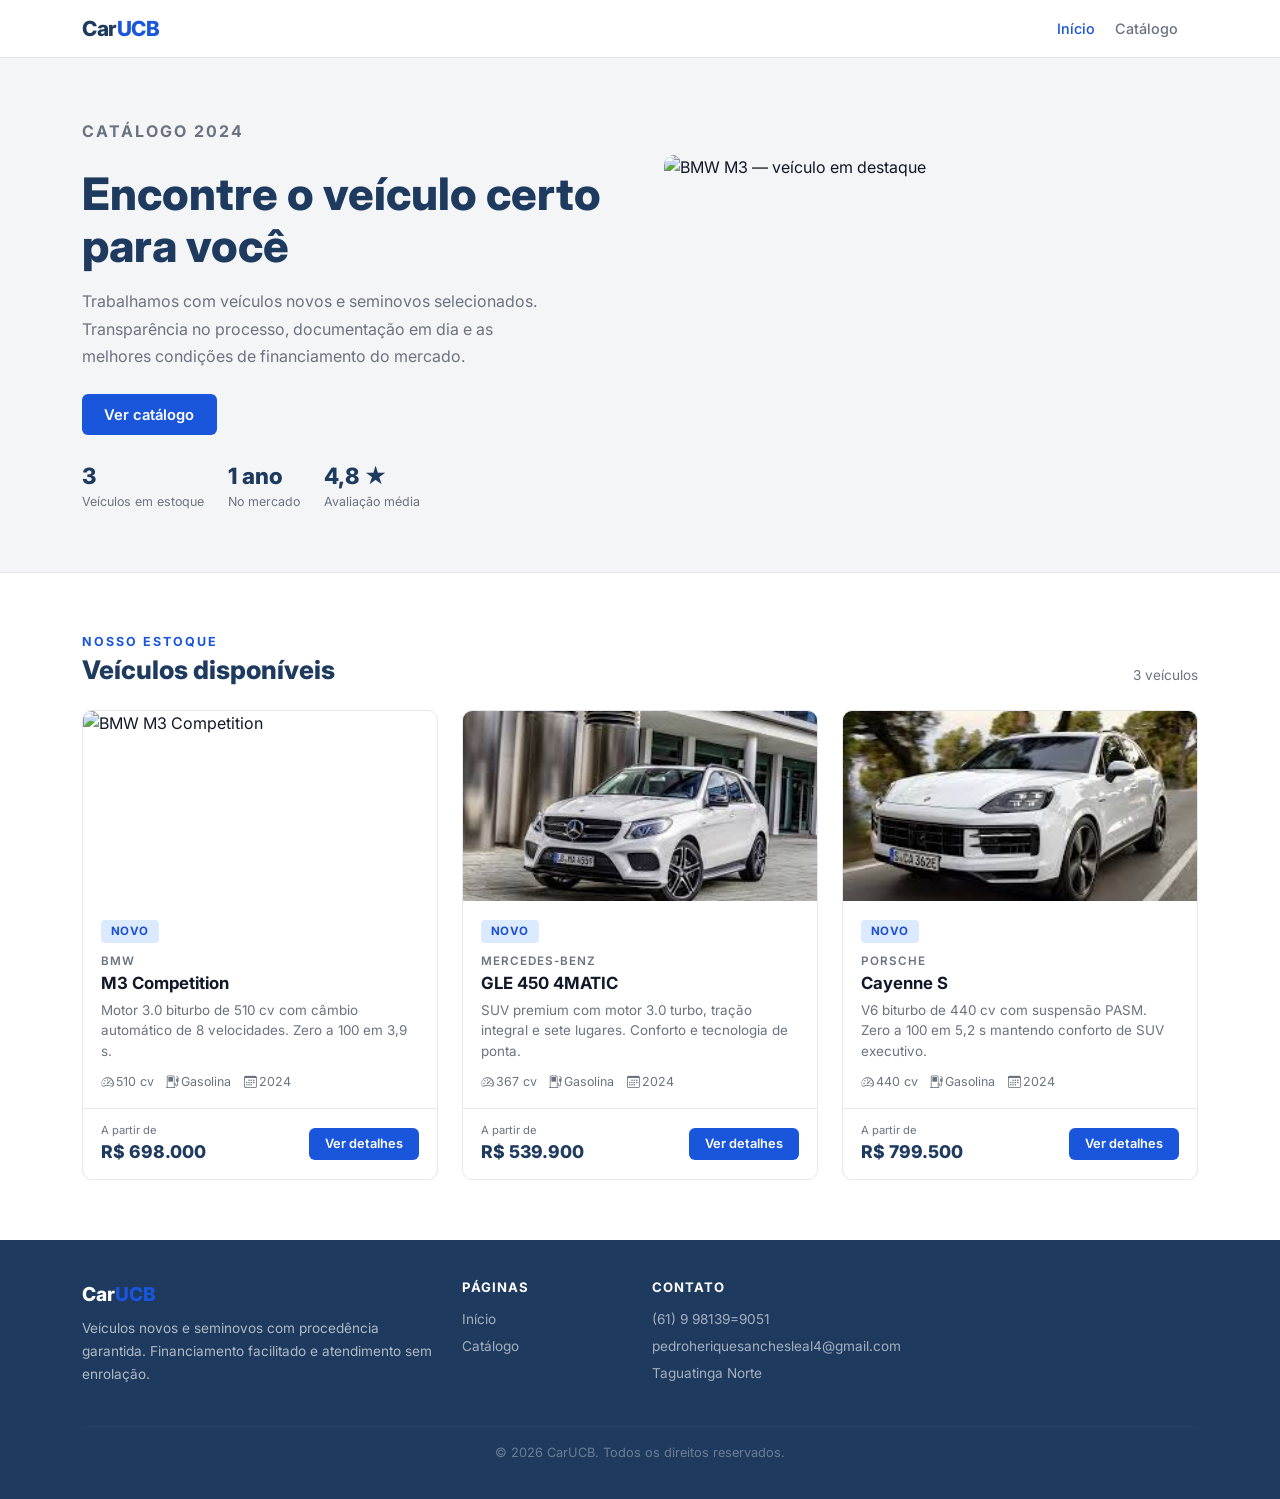
==== index.html @ 7effbab2 "Add files via upload" ====
<!DOCTYPE html>
<html lang="pt-BR">
<head>
  <meta charset="UTF-8" />
  <meta name="viewport" content="width=device-width, initial-scale=1.0" />
  <title>CarUCB — Catálogo de Veículos</title>
  <link href="https://cdn.jsdelivr.net/npm/bootstrap@5.3.3/dist/css/bootstrap.min.css" rel="stylesheet" />
  <link href="https://cdn.jsdelivr.net/npm/bootstrap-icons@1.11.3/font/bootstrap-icons.min.css" rel="stylesheet" />
  <link href="https://fonts.googleapis.com/css2?family=Inter:wght@400;500;600;700;800&display=swap" rel="stylesheet" />
  <link rel="stylesheet" href="css/style.css" />
</head>
<body>


<nav class="navbar navbar-expand-lg sticky-top">
  <div class="container">
    <a class="navbar-brand" href="index.html">Car<span>UCB</span></a>

    <button class="navbar-toggler border-0" type="button"
            data-bs-toggle="collapse" data-bs-target="#menu">
      <span class="navbar-toggler-icon"></span>
    </button>

    <div class="collapse navbar-collapse" id="menu">
      <ul class="navbar-nav ms-auto align-items-lg-center gap-lg-1 mt-2 mt-lg-0">
        <li class="nav-item"><a class="nav-link active" href="index.html">Início</a></li>
        <li class="nav-item"><a class="nav-link" href="#vitrine">Catálogo</a></li>
        
        <li class="nav-item ms-lg-2">
          
        </li>
      </ul>
    </div>
  </div>
</nav>


<section class="hero">
  <div class="container">
    <div class="row align-items-center g-4 g-lg-5">

      <div class="col-lg-6">
        <p class="section-label">Catálogo 2024</p>
        <h1>Encontre o veículo certo para você</h1>
        <p>
          Trabalhamos com veículos novos e seminovos selecionados.
          Transparência no processo, documentação em dia e as melhores
          condições de financiamento do mercado.
        </p>
        <div class="d-flex flex-wrap gap-2">
          <a href="#vitrine" class="btn-primario">Ver catálogo</a>
          
        </div>

        <div class="d-flex gap-4 mt-4 flex-wrap">
          <div>
            <div style="font-size:1.4rem;font-weight:800;color:#1e3a5f">3</div>
            <div style="font-size:0.78rem;color:#6b7280">Veículos em estoque</div>
          </div>
          <div>
            <div style="font-size:1.4rem;font-weight:800;color:#1e3a5f">1 ano</div>
            <div style="font-size:0.78rem;color:#6b7280">No mercado</div>
          </div>
          <div>
            <div style="font-size:1.4rem;font-weight:800;color:#1e3a5f">4,8 ★</div>
            <div style="font-size:0.78rem;color:#6b7280">Avaliação média</div>
          </div>
        </div>
      </div>

      <div class="col-lg-6">
        <img
          src="https://images.unsplash.com/photo-1555215695-3004980ad54e?w=800&q=80"
          alt="BMW M3 — veículo em destaque"
        />
      </div>

    </div>
  </div>
</section>


<section class="vitrine" id="vitrine">
  <div class="container">

    <div class="row align-items-end mb-4">
      <div class="col">
        <p class="section-label mb-1">Nosso estoque</p>
        <h2 class="section-titulo">Veículos disponíveis</h2>
      </div>
      <div class="col-auto d-none d-md-block">
        <span style="font-size:0.85rem;color:#6b7280">3 veículos</span>
      </div>
    </div>

  
    <div class="row g-4">

      
      <div class="col-12 col-sm-6 col-lg-4">
        <div class="card-veiculo">
          <img src="https://images.unsplash.com/photo-1555215695-3004980ad54e?w=600&q=80" alt="BMW M3 Competition" />
          <div class="card-body-veiculo">
            <span class="card-tag tag-novo">Novo</span>
            <p class="card-marca">BMW</p>
            <h3 class="card-nome">M3 Competition</h3>
            <p class="card-desc">Motor 3.0 biturbo de 510 cv com câmbio automático de 8 velocidades. Zero a 100 em 3,9 s.</p>
            <div class="card-specs">
              <span class="card-spec"><i class="bi bi-speedometer2"></i> 510 cv</span>
              <span class="card-spec"><i class="bi bi-fuel-pump"></i> Gasolina</span>
              <span class="card-spec"><i class="bi bi-calendar3"></i> 2024</span>
            </div>
          </div>
          <div class="card-footer-veiculo">
            <div class="card-preco">
              <small>A partir de</small>
              R$ 698.000
            </div>
            <a href="selecionado.html?id=1" class="btn-card">Ver detalhes</a>
          </div>
        </div>
      </div>

     
      <div class="col-12 col-sm-6 col-lg-4">
        <div class="card-veiculo">
          <img src="[data-uri]" alt="Mercedes GLE" />
          <div class="card-body-veiculo">
            <span class="card-tag tag-novo">Novo</span>
            <p class="card-marca">Mercedes-Benz</p>
            <h3 class="card-nome">GLE 450 4MATIC</h3>
            <p class="card-desc">SUV premium com motor 3.0 turbo, tração integral e sete lugares. Conforto e tecnologia de ponta.</p>
            <div class="card-specs">
              <span class="card-spec"><i class="bi bi-speedometer2"></i> 367 cv</span>
              <span class="card-spec"><i class="bi bi-fuel-pump"></i> Gasolina</span>
              <span class="card-spec"><i class="bi bi-calendar3"></i> 2024</span>
            </div>
          </div>
          <div class="card-footer-veiculo">
            <div class="card-preco">
              <small>A partir de</small>
              R$ 539.900
            </div>
            <a href="selecionado.html?id=2" class="btn-card">Ver detalhes</a>
          </div>
        </div>
      </div>

      
      <div class="col-12 col-sm-6 col-lg-4">
        <div class="card-veiculo">
          <img src="[data-uri]" alt="Porsche Cayenne" />
          <div class="card-body-veiculo">
            <span class="card-tag tag-novo">Novo</span>
            <p class="card-marca">Porsche</p>
            <h3 class="card-nome">Cayenne S</h3>
            <p class="card-desc">V6 biturbo de 440 cv com suspensão PASM. Zero a 100 em 5,2 s mantendo conforto de SUV executivo.</p>
            <div class="card-specs">
              <span class="card-spec"><i class="bi bi-speedometer2"></i> 440 cv</span>
              <span class="card-spec"><i class="bi bi-fuel-pump"></i> Gasolina</span>
              <span class="card-spec"><i class="bi bi-calendar3"></i> 2024</span>
            </div>
          </div>
          <div class="card-footer-veiculo">
            <div class="card-preco">
              <small>A partir de</small>
              R$ 799.500
            </div>
            <a href="selecionado.html?id=3" class="btn-card">Ver detalhes</a>
          </div>
        </div>
      </div>

      
    </div>
  </div>
</section>

<footer>
  <div class="container">
    <div class="row g-4">

      <div class="col-12 col-md-4">
        <div class="footer-marca">Car<span>UCB</span></div>
        <p class="mt-2" style="line-height:1.7;font-size:0.85rem">
          Veículos novos e seminovos com procedência garantida.
          Financiamento facilitado e atendimento sem enrolação.
        </p>
      </div>

      <div class="col-6 col-md-2">
        <h6>Páginas</h6>
        <ul>
          <li><a href="index.html">Início</a></li>
          <li><a href="#vitrine">Catálogo</a></li>
          
        </ul>
      </div>

      

      <div class="col-12 col-md-4">
        <h6>Contato</h6>
        <ul>
          <li><a href="#">(61) 9 98139=9051</a></li>
          <li><a href="#">pedroheriquesanchesleal4@gmail.com</a></li>
          <li><a href="#">Taguatinga Norte</a></li>
        </ul>
      </div>

    </div>
    <hr class="footer-linha" />
    <p class="footer-copy">© 2026 CarUCB. Todos os direitos reservados.</p>
  </div>
</footer>

<script src="https://cdn.jsdelivr.net/npm/bootstrap@5.3.3/dist/js/bootstrap.bundle.min.js"></script>
</body>
</html>
---- css/style.css ----
:root {
  --azul:    #1a56db;
  --azul-escuro: #1e3a5f;
  --cinza-claro: #f4f5f7;
  --cinza:   #6b7280;
  --texto:   #111827;
  --borda:   #e5e7eb;
  --branco:  #ffffff;
}


body {
  font-family: 'Inter', sans-serif;
  color: var(--texto);
  background: var(--branco);
}

a {
  text-decoration: none;
}

img {
  display: block;
  max-width: 100%;
}


.navbar {
  border-bottom: 1px solid var(--borda);
  background: var(--branco) !important;
}

.navbar-brand {
  font-weight: 800;
  font-size: 1.3rem;
  color: var(--azul-escuro) !important;
  letter-spacing: -0.5px;
}

.navbar-brand span {
  color: var(--azul);
}

.nav-link {
  color: var(--cinza) !important;
  font-size: 0.9rem;
  font-weight: 500;
}

.nav-link:hover,
.nav-link.active {
  color: var(--azul) !important;
}

.btn-nav {
  background: var(--azul);
  color: var(--branco) !important;
  font-size: 0.88rem;
  font-weight: 600;
  padding: 0.4rem 1.1rem;
  border-radius: 6px;
}

.btn-nav:hover {
  background: var(--azul-escuro);
}


.hero {
  background: var(--cinza-claro);
  padding: 60px 0;
  border-bottom: 1px solid var(--borda);
}

.hero h1 {
  font-size: clamp(1.8rem, 4vw, 2.8rem);
  font-weight: 800;
  line-height: 1.15;
  color: var(--azul-escuro);
  margin-bottom: 1rem;
}

.hero p {
  color: var(--cinza);
  font-size: 1rem;
  line-height: 1.7;
  max-width: 480px;
  margin-bottom: 1.5rem;
}

.hero img {
  border-radius: 10px;
  width: 100%;
  height: 320px;
  object-fit: cover;
}

.btn-primario {
  background: var(--azul);
  color: var(--branco);
  font-weight: 600;
  font-size: 0.92rem;
  padding: 0.6rem 1.4rem;
  border-radius: 6px;
  border: none;
  display: inline-block;
  transition: background 0.2s;
}

.btn-primario:hover {
  background: var(--azul-escuro);
  color: var(--branco);
}

.btn-secundario {
  background: transparent;
  color: var(--azul-escuro);
  font-weight: 600;
  font-size: 0.92rem;
  padding: 0.6rem 1.4rem;
  border-radius: 6px;
  border: 2px solid var(--borda);
  display: inline-block;
  transition: border-color 0.2s;
}

.btn-secundario:hover {
  border-color: var(--azul);
  color: var(--azul);
}


.vitrine {
  padding: 60px 0;
}

.section-label {
  font-size: 0.78rem;
  font-weight: 700;
  text-transform: uppercase;
  letter-spacing: 2px;
  color: var(--azul);
  margin-bottom: 0.3rem;
}

.section-titulo {
  font-size: 1.6rem;
  font-weight: 800;
  color: var(--azul-escuro);
  margin-bottom: 0;
}

.card-veiculo {
  border: 1px solid var(--borda);
  border-radius: 10px;
  background: var(--branco);
  overflow: hidden;
  height: 100%;
  transition: box-shadow 0.2s;
}

.card-veiculo:hover {
  box-shadow: 0 4px 20px rgba(0,0,0,0.08);
}

.card-veiculo img {
  width: 100%;
  height: 190px;
  object-fit: cover;
}

.card-tag {
  display: inline-block;
  font-size: 0.72rem;
  font-weight: 700;
  text-transform: uppercase;
  letter-spacing: 0.5px;
  padding: 0.2rem 0.65rem;
  border-radius: 4px;
  margin-bottom: 0.6rem;
}

.tag-novo {
  background: #dbeafe;
  color: #1d4ed8;
}

.tag-usado {
  background: #f3f4f6;
  color: #374151;
}

.card-body-veiculo {
  padding: 1rem 1.1rem;
}

.card-marca {
  font-size: 0.73rem;
  font-weight: 600;
  color: var(--cinza);
  text-transform: uppercase;
  letter-spacing: 1px;
  margin-bottom: 0.15rem;
}

.card-nome {
  font-size: 1.05rem;
  font-weight: 700;
  color: var(--texto);
  margin-bottom: 0.4rem;
}

.card-desc {
  font-size: 0.84rem;
  color: var(--cinza);
  line-height: 1.55;
  margin-bottom: 0.7rem;
}

.card-specs {
  display: flex;
  gap: 0.8rem;
  flex-wrap: wrap;
  margin-bottom: 0;
}

.card-spec {
  font-size: 0.78rem;
  color: var(--cinza);
  display: flex;
  align-items: center;
  gap: 3px;
}

.card-footer-veiculo {
  padding: 0.85rem 1.1rem;
  border-top: 1px solid var(--borda);
  display: flex;
  align-items: center;
  justify-content: space-between;
  gap: 0.5rem;
}

.card-preco {
  font-size: 1.1rem;
  font-weight: 800;
  color: var(--azul-escuro);
}

.card-preco small {
  display: block;
  font-size: 0.7rem;
  font-weight: 400;
  color: var(--cinza);
}

.btn-card {
  background: var(--azul);
  color: var(--branco);
  font-size: 0.8rem;
  font-weight: 600;
  padding: 0.42rem 1rem;
  border-radius: 6px;
  white-space: nowrap;
  transition: background 0.2s;
}

.btn-card:hover {
  background: var(--azul-escuro);
  color: var(--branco);
}

.card-depo {
  background: var(--branco);
  border: 1px solid var(--borda);
  border-radius: 10px;
  padding: 1.4rem;
  height: 100%;
}

.depo-estrelas {
  color: #f59e0b;
  font-size: 0.85rem;
  margin-bottom: 0.7rem;
}

.depo-texto {
  font-size: 0.9rem;
  color: #374151;
  line-height: 1.7;
  margin-bottom: 1rem;
}

.depo-autor {
  display: flex;
  align-items: center;
  gap: 0.6rem;
}

.depo-avatar {
  width: 36px;
  height: 36px;
  border-radius: 50%;
  background: var(--azul);
  color: var(--branco);
  font-size: 0.85rem;
  font-weight: 700;
  display: flex;
  align-items: center;
  justify-content: center;
  flex-shrink: 0;
}

.depo-nome {
  font-size: 0.88rem;
  font-weight: 700;
  color: var(--texto);
}

.depo-sub {
  font-size: 0.76rem;
  color: var(--cinza);
}

footer {
  background: var(--azul-escuro);
  color: rgba(255,255,255,0.65);
  padding: 40px 0 20px;
  font-size: 0.875rem;
}

.footer-marca {
  font-size: 1.2rem;
  font-weight: 800;
  color: var(--branco);
  margin-bottom: 0.4rem;
}

.footer-marca span {
  color: var(--azul);
}

footer h6 {
  color: var(--branco);
  font-weight: 700;
  font-size: 0.82rem;
  text-transform: uppercase;
  letter-spacing: 1px;
  margin-bottom: 0.75rem;
}

footer ul {
  list-style: none;
  padding: 0;
  margin: 0;
}

footer ul li {
  margin-bottom: 0.35rem;
}

footer ul li a {
  color: rgba(255,255,255,0.6);
  font-size: 0.85rem;
  transition: color 0.2s;
}

footer ul li a:hover {
  color: var(--branco);
}

.footer-linha {
  border-color: rgba(255,255,255,0.1);
  margin: 1.5rem 0 1rem;
}

.footer-copy {
  font-size: 0.8rem;
  color: rgba(255,255,255,0.35);
  text-align: center;
}


.detalhe {
  padding: 40px 0 60px;
}

.breadcrumb-simples {
  font-size: 0.83rem;
  color: var(--cinza);
  margin-bottom: 1.5rem;
}

.breadcrumb-simples a {
  color: var(--azul);
}

.detalhe img {
  width: 100%;
  height: 380px;
  object-fit: cover;
  border-radius: 10px;
  border: 1px solid var(--borda);
}

.detalhe-info {
  padding-left: 1.5rem;
}

@media (max-width: 767px) {
  .detalhe-info {
    padding-left: 0;
    margin-top: 1.5rem;
  }
}

.detalhe-marca {
  font-size: 0.75rem;
  font-weight: 700;
  color: var(--azul);
  text-transform: uppercase;
  letter-spacing: 1.5px;
  margin-bottom: 0.2rem;
}

.detalhe-nome {
  font-size: clamp(1.5rem, 4vw, 2rem);
  font-weight: 800;
  color: var(--azul-escuro);
  margin-bottom: 0.3rem;
}

.detalhe-preco {
  font-size: 1.6rem;
  font-weight: 800;
  color: var(--azul);
  margin-bottom: 1.2rem;
}

.specs-grid {
  display: grid;
  grid-template-columns: 1fr 1fr;
  gap: 0.6rem;
  margin-bottom: 1.3rem;
}

.spec-item {
  background: var(--cinza-claro);
  border: 1px solid var(--borda);
  border-radius: 8px;
  padding: 0.65rem 0.85rem;
}

.spec-label {
  font-size: 0.7rem;
  color: var(--cinza);
  text-transform: uppercase;
  letter-spacing: 0.8px;
  margin-bottom: 0.15rem;
}

.spec-valor {
  font-size: 0.92rem;
  font-weight: 700;
  color: var(--texto);
}

.detalhe-desc-titulo {
  font-size: 1rem;
  font-weight: 700;
  color: var(--azul-escuro);
  margin-bottom: 0.4rem;
}

.detalhe-desc {
  font-size: 0.92rem;
  color: #4b5563;
  line-height: 1.75;
  margin-bottom: 0.8rem;
}

.detalhe-extras {
  display: flex;
  flex-wrap: wrap;
  gap: 0.4rem;
  margin-bottom: 1.5rem;
}

.extra-badge {
  background: var(--cinza-claro);
  border: 1px solid var(--borda);
  border-radius: 5px;
  font-size: 0.78rem;
  font-weight: 500;
  color: #374151;
  padding: 0.25rem 0.65rem;
}

.btn-interesse {
  background: var(--azul);
  color: var(--branco);
  font-weight: 600;
  font-size: 0.95rem;
  padding: 0.65rem 1.6rem;
  border-radius: 6px;
  border: none;
  transition: background 0.2s;
  margin-right: 0.5rem;
}

.btn-interesse:hover {
  background: var(--azul-escuro);
  color: var(--branco);
}

.btn-voltar {
  background: transparent;
  color: var(--texto);
  font-weight: 600;
  font-size: 0.9rem;
  padding: 0.63rem 1.4rem;
  border-radius: 6px;
  border: 1px solid var(--borda);
  transition: border-color 0.2s;
}

.btn-voltar:hover {
  border-color: var(--cinza);
  color: var(--texto);
}


.toast-interesse {
  display: none;
  position: fixed;
  bottom: 1.5rem;
  right: 1.5rem;
  background: var(--azul-escuro);
  color: var(--branco);
  padding: 0.85rem 1.2rem;
  border-radius: 8px;
  font-size: 0.88rem;
  font-weight: 500;
  box-shadow: 0 4px 20px rgba(0,0,0,0.2);
  z-index: 9999;
  max-width: 280px;
}


.outros {
  padding: 40px 0 60px;
  border-top: 1px solid var(--borda);
}
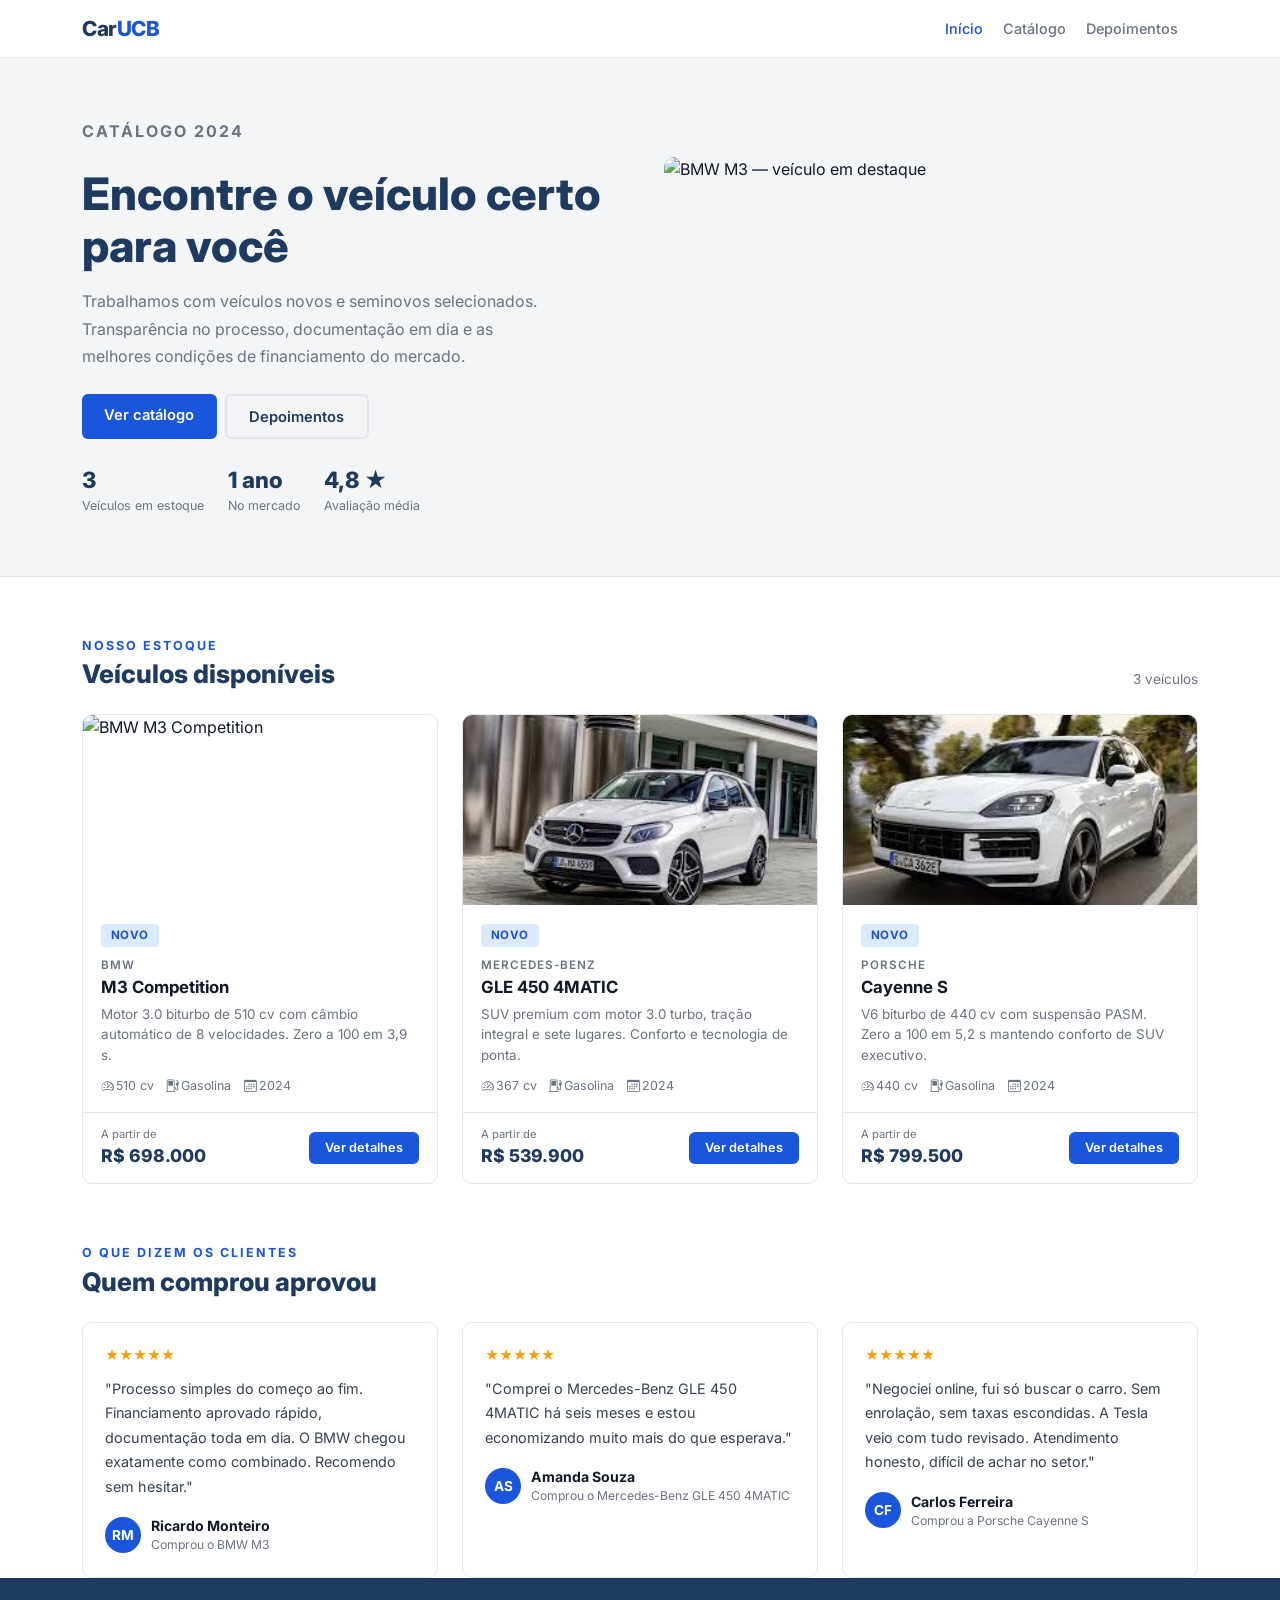
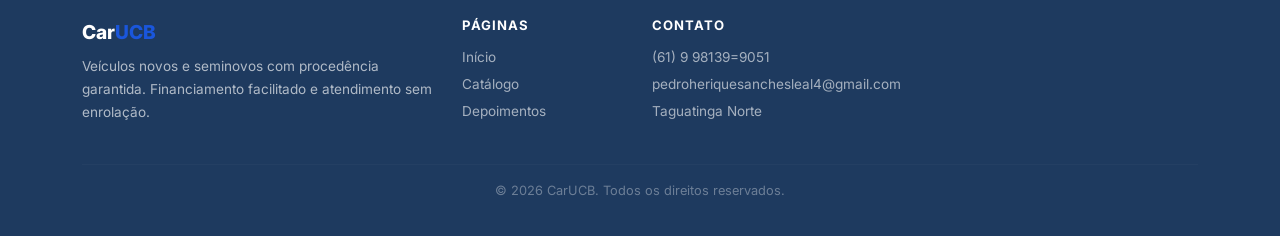
==== commit 086cbd18: "Add testimonials section to index.html" ====
--- a/index.html
+++ b/index.html
@@ -25,6 +25,7 @@
       <ul class="navbar-nav ms-auto align-items-lg-center gap-lg-1 mt-2 mt-lg-0">
         <li class="nav-item"><a class="nav-link active" href="index.html">Início</a></li>
         <li class="nav-item"><a class="nav-link" href="#vitrine">Catálogo</a></li>
+        <li class="nav-item"><a class="nav-link" href="#depoimentos">Depoimentos</a></li>
         
         <li class="nav-item ms-lg-2">
           
@@ -49,6 +50,7 @@
         </p>
         <div class="d-flex flex-wrap gap-2">
           <a href="#vitrine" class="btn-primario">Ver catálogo</a>
+          <a href="#depoimentos" class="btn-secundario">Depoimentos</a>
           
         </div>
 
@@ -175,6 +177,75 @@
     </div>
   </div>
 </section>
+  <section class="depoimentos" id="depoimentos">
+  <div class="container">
+    <p class="section-label mb-1">O que dizem os clientes</p>
+    <h2 class="section-titulo mb-4">Quem comprou aprovou</h2>
+ 
+    <div class="row g-4">
+ 
+      <div class="col-12 col-md-4">
+        <div class="card-depo">
+          <div class="depo-estrelas">★★★★★</div>
+          <p class="depo-texto">
+            "Processo simples do começo ao fim. Financiamento aprovado rápido,
+            documentação toda em dia. O BMW chegou exatamente como combinado.
+            Recomendo sem hesitar."
+          </p>
+          <div class="depo-autor">
+            <div class="depo-avatar">RM</div>
+            <div>
+              <div class="depo-nome">Ricardo Monteiro</div>
+              <div class="depo-sub">Comprou o BMW M3</div>
+            </div>
+          </div>
+        </div>
+      </div>
+ 
+      <div class="col-12 col-md-4">
+        <div class="card-depo">
+          <div class="depo-estrelas">★★★★★</div>
+          <p class="depo-texto">
+            "Comprei o Mercedes-Benz
+
+GLE 450 4MATIC há seis meses e estou economizando muito
+            mais do que esperava."
+          </p>
+          <div class="depo-autor">
+            <div class="depo-avatar">AS</div>
+            <div>
+              <div class="depo-nome">Amanda Souza</div>
+              <div class="depo-sub">Comprou o Mercedes-Benz
+
+GLE 450 4MATIC</div>
+            </div>
+          </div>
+        </div>
+      </div>
+ 
+      <div class="col-12 col-md-4">
+        <div class="card-depo">
+          <div class="depo-estrelas">★★★★★</div>
+          <p class="depo-texto">
+            "Negociei online, fui só buscar o carro. Sem enrolação,
+            sem taxas escondidas. A Tesla veio com tudo revisado.
+            Atendimento honesto, difícil de achar no setor."
+          </p>
+          <div class="depo-autor">
+            <div class="depo-avatar">CF</div>
+            <div>
+              <div class="depo-nome">Carlos Ferreira</div>
+              <div class="depo-sub">Comprou a Porsche
+
+Cayenne S </div>
+            </div>
+          </div>
+        </div>
+      </div>
+ 
+    </div>
+  </div>
+</section>
 
 <footer>
   <div class="container">
@@ -193,6 +264,7 @@
         <ul>
           <li><a href="index.html">Início</a></li>
           <li><a href="#vitrine">Catálogo</a></li>
+           <li><a href="#depoimentos">Depoimentos</a></li>
           
         </ul>
       </div>
@@ -212,6 +284,7 @@
     <hr class="footer-linha" />
     <p class="footer-copy">© 2026 CarUCB. Todos os direitos reservados.</p>
   </div>
+  
 </footer>
 
 <script src="https://cdn.jsdelivr.net/npm/bootstrap@5.3.3/dist/js/bootstrap.bundle.min.js"></script>
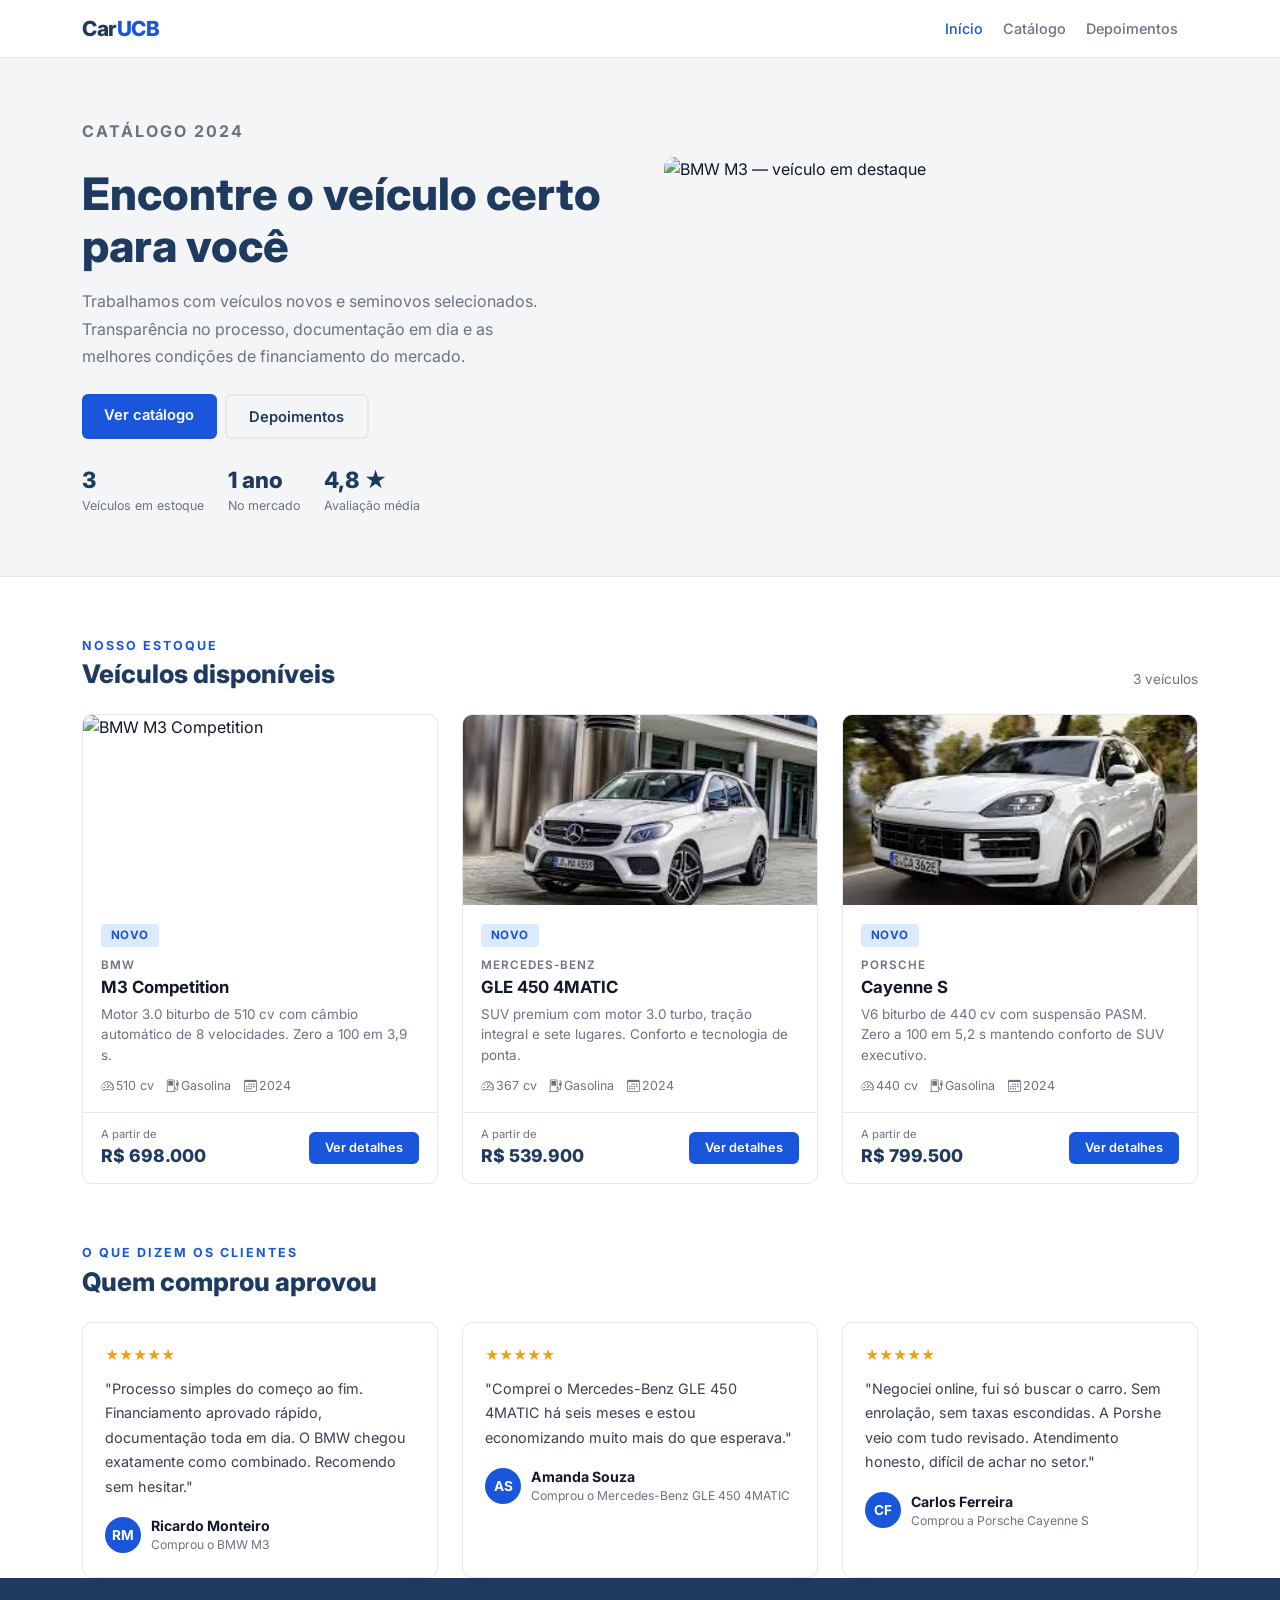
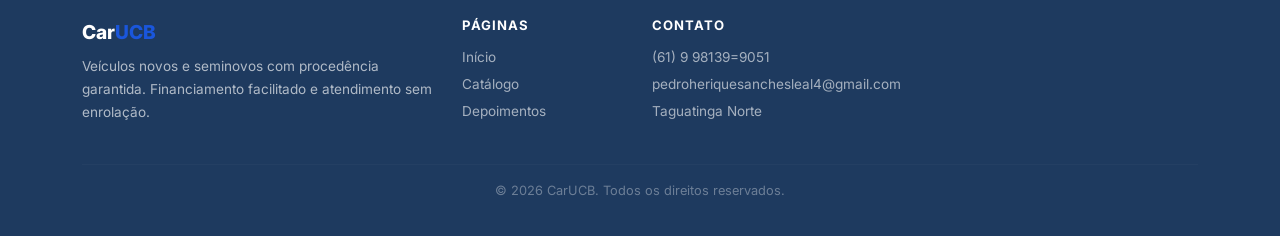
==== commit 3b442869: "Update car brand in testimonial text" ====
--- a/index.html
+++ b/index.html
@@ -228,7 +228,7 @@
           <div class="depo-estrelas">★★★★★</div>
           <p class="depo-texto">
             "Negociei online, fui só buscar o carro. Sem enrolação,
-            sem taxas escondidas. A Tesla veio com tudo revisado.
+            sem taxas escondidas. A Porshe veio com tudo revisado.
             Atendimento honesto, difícil de achar no setor."
           </p>
           <div class="depo-autor">
